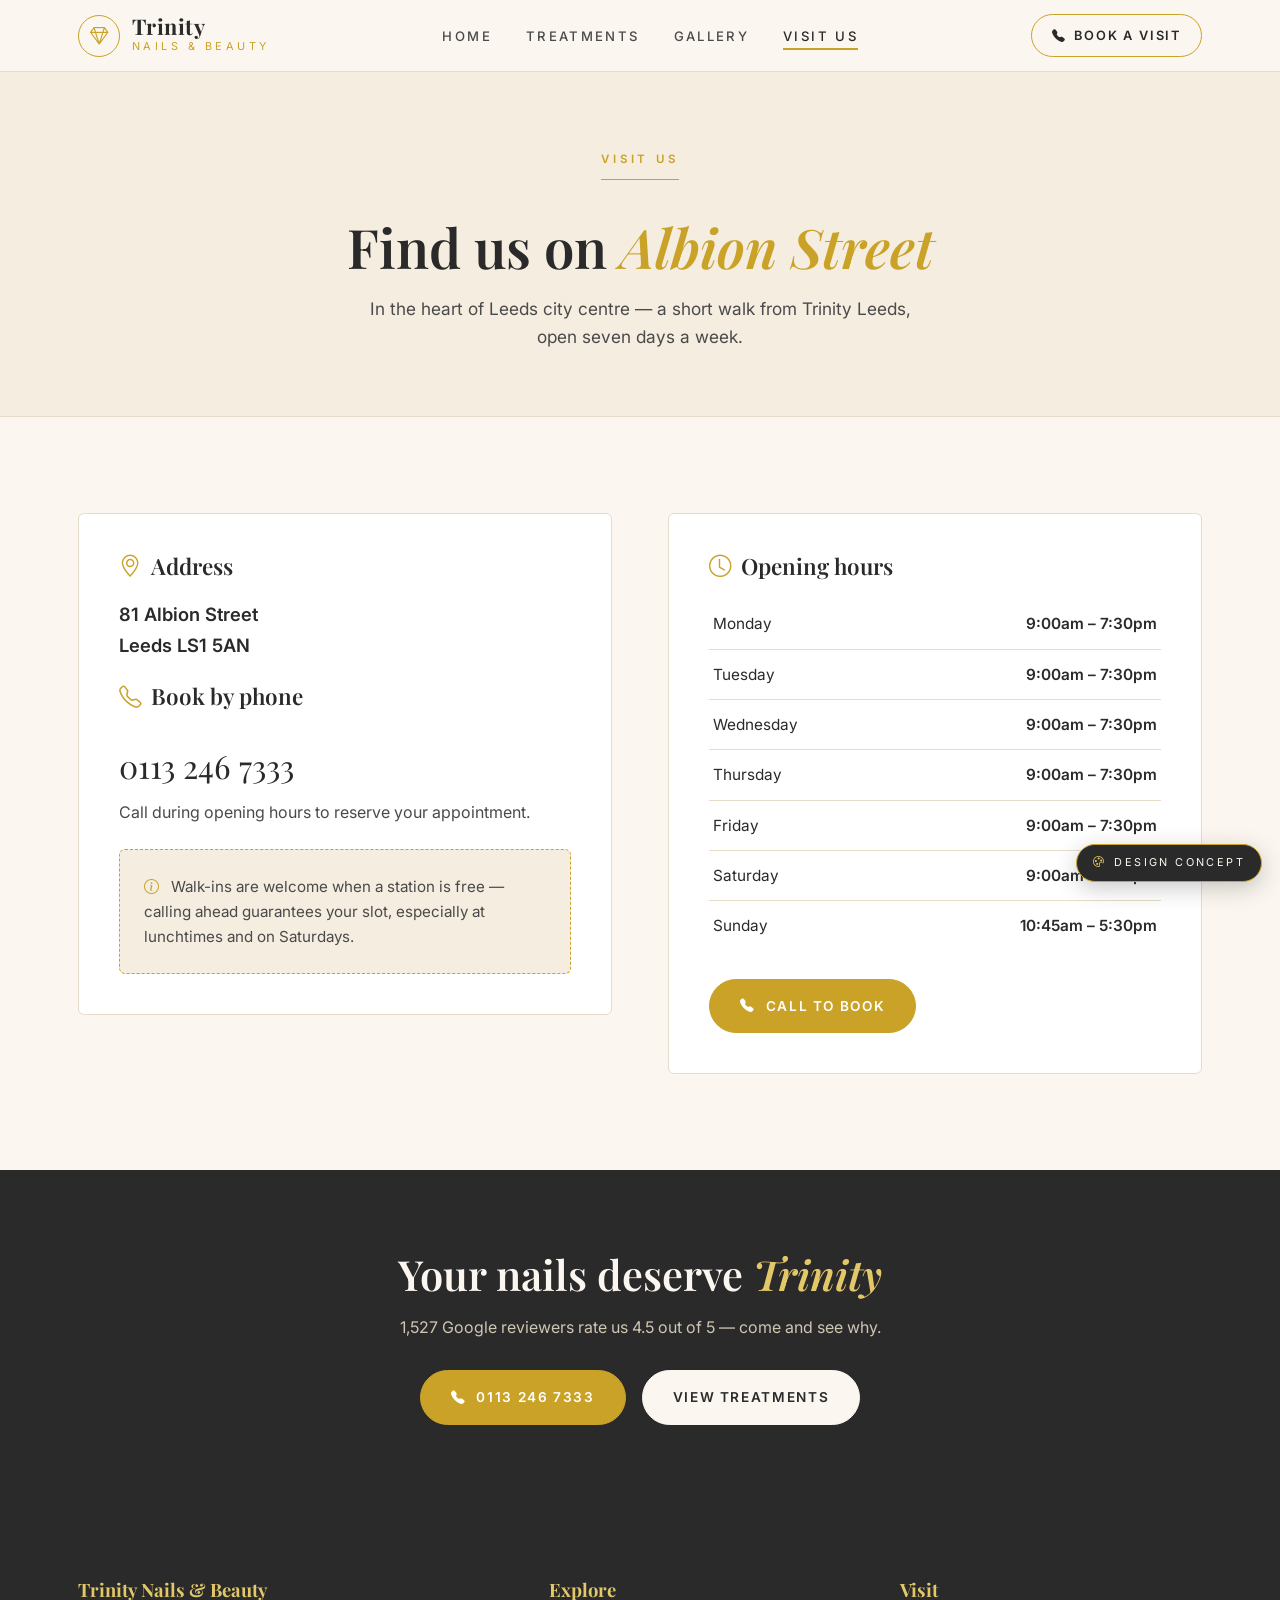
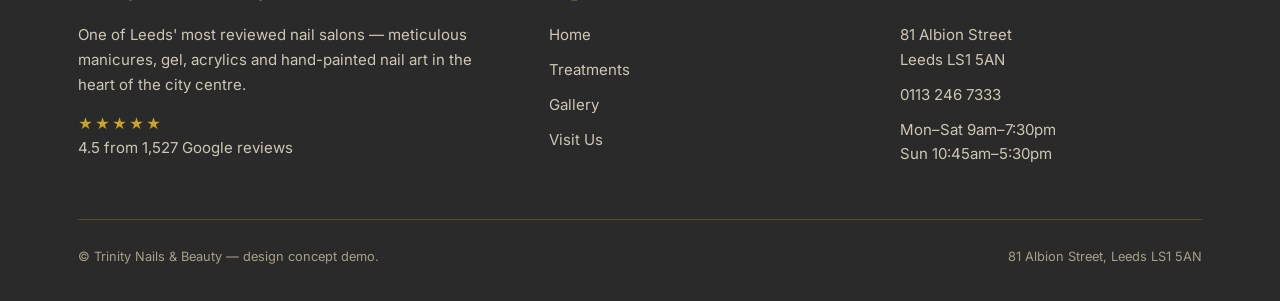
==== contact.html @ 9b4c42ee "Demo website concept for Trinity Nails & Beauty (Leeds, UK)" ====
<!DOCTYPE html>
<html lang="en-GB">
<head>
  <meta charset="UTF-8">
  <meta name="viewport" content="width=device-width, initial-scale=1.0">
  <title>Visit Us — Trinity Nails &amp; Beauty, Leeds</title>
  <meta name="description" content="Visit Trinity Nails & Beauty at 81 Albion Street, Leeds LS1 5AN. Open Mon–Sat 9am–7:30pm, Sun 10:45am–5:30pm. Call 0113 246 7333 to book.">
  <link rel="stylesheet" href="styles.css">
  <link rel="stylesheet" href="https://cdn.jsdelivr.net/npm/bootstrap-icons@1.11.3/font/bootstrap-icons.min.css">
  <link rel="preconnect" href="https://fonts.googleapis.com">
  <link rel="preconnect" href="https://fonts.gstatic.com" crossorigin>
  <link href="https://fonts.googleapis.com/css2?family=Playfair+Display:ital,wght@0,500;0,600;0,700;1,500;1,600&family=Inter:wght@400;500;600;700&display=swap" rel="stylesheet">
  <script src="menu.js" defer></script>
</head>
<body>

<header class="site-header">
  <div class="wrap nav-bar">
    <a class="brand" href="index.html" aria-label="Trinity Nails and Beauty home">
      <span class="brand-mark"><i class="bi bi-gem" aria-hidden="true"></i></span>
      <span><span class="brand-name">Trinity</span><span class="brand-sub">Nails &amp; Beauty</span></span>
    </a>
    <nav aria-label="Main navigation">
      <ul class="nav-links">
        <li><a href="index.html">Home</a></li>
        <li><a href="services.html">Treatments</a></li>
        <li><a href="gallery.html">Gallery</a></li>
        <li><a href="contact.html" class="active" aria-current="page">Visit Us</a></li>
      </ul>
    </nav>
    <button class="nav-toggle" aria-label="Open menu" aria-expanded="false"><i class="bi bi-list" aria-hidden="true"></i></button>
    <a class="nav-book" href="tel:+441132467333"><i class="bi bi-telephone-fill" aria-hidden="true"></i><span>Book a visit</span></a>
  </div>
</header>

<div class="concept-badge"><i class="bi bi-palette" aria-hidden="true"></i> Design concept</div>

<main>
  <section class="page-hero">
    <div class="wrap">
      <span class="kicker">Visit us</span>
      <h1>Find us on <em>Albion Street</em></h1>
      <p>In the heart of Leeds city centre — a short walk from Trinity Leeds, open seven days a week.</p>
    </div>
  </section>

  <section class="section">
    <div class="wrap contact-grid">
      <div class="contact-card">
        <h3><i class="bi bi-geo-alt" aria-hidden="true" style="color:var(--gold); margin-right:10px"></i>Address</h3>
        <p style="font-size:1.15rem; font-weight:600; margin-bottom:24px">81 Albion Street<br>Leeds LS1 5AN</p>

        <h3><i class="bi bi-telephone" aria-hidden="true" style="color:var(--gold); margin-right:10px"></i>Book by phone</h3>
        <a class="big-phone" href="tel:+441132467333">0113 246 7333</a>
        <p style="color:var(--charcoal-soft); margin-bottom:24px">Call during opening hours to reserve your appointment.</p>

        <div class="map-note">
          <i class="bi bi-info-circle" aria-hidden="true" style="color:var(--gold); margin-right:8px"></i>
          Walk-ins are welcome when a station is free — calling ahead guarantees your slot, especially at lunchtimes and on Saturdays.
        </div>
      </div>

      <div class="contact-card">
        <h3><i class="bi bi-clock" aria-hidden="true" style="color:var(--gold); margin-right:10px"></i>Opening hours</h3>
        <table class="hours-table">
          <tr><td>Monday</td><td>9:00am – 7:30pm</td></tr>
          <tr><td>Tuesday</td><td>9:00am – 7:30pm</td></tr>
          <tr><td>Wednesday</td><td>9:00am – 7:30pm</td></tr>
          <tr><td>Thursday</td><td>9:00am – 7:30pm</td></tr>
          <tr><td>Friday</td><td>9:00am – 7:30pm</td></tr>
          <tr><td>Saturday</td><td>9:00am – 7:30pm</td></tr>
          <tr><td>Sunday</td><td>10:45am – 5:30pm</td></tr>
        </table>
        <div style="margin-top:28px">
          <a class="btn btn-gold" href="tel:+441132467333"><i class="bi bi-telephone-fill" aria-hidden="true"></i> Call to book</a>
        </div>
      </div>
    </div>
  </section>

  <section class="cta-banner">
    <div class="wrap">
      <h2>Your nails deserve <em>Trinity</em></h2>
      <p>1,527 Google reviewers rate us 4.5 out of 5 — come and see why.</p>
      <a class="btn btn-gold" href="tel:+441132467333"><i class="bi bi-telephone-fill" aria-hidden="true"></i> 0113 246 7333</a>
      <a class="btn btn-light" href="services.html">View treatments</a>
    </div>
  </section>
</main>

<footer class="site-footer">
  <div class="wrap">
    <div class="foot-grid">
      <div>
        <h4>Trinity Nails &amp; Beauty</h4>
        <p>One of Leeds' most reviewed nail salons — meticulous manicures, gel, acrylics and hand-painted nail art in the heart of the city centre.</p>
        <p style="margin-top:14px"><span class="stars" aria-hidden="true">★★★★★</span><br>4.5 from 1,527 Google reviews</p>
      </div>
      <div>
        <h4>Explore</h4>
        <ul>
          <li><a href="index.html">Home</a></li>
          <li><a href="services.html">Treatments</a></li>
          <li><a href="gallery.html">Gallery</a></li>
          <li><a href="contact.html">Visit Us</a></li>
        </ul>
      </div>
      <div>
        <h4>Visit</h4>
        <ul>
          <li>81 Albion Street<br>Leeds LS1 5AN</li>
          <li><a href="tel:+441132467333">0113 246 7333</a></li>
          <li>Mon&ndash;Sat 9am&ndash;7:30pm<br>Sun 10:45am&ndash;5:30pm</li>
        </ul>
      </div>
    </div>
    <div class="foot-bottom">
      <span>&copy; Trinity Nails &amp; Beauty — design concept demo.</span>
      <span>81 Albion Street, Leeds LS1 5AN</span>
    </div>
  </div>
</footer>

</body>
</html>
---- styles.css ----
/* Trinity Nails & Beauty — editorial luxe stylesheet */
:root {
  --ivory: #FBF7F0;
  --ivory-deep: #F4EDE0;
  --charcoal: #2A2A2A;
  --charcoal-soft: #4a4a4a;
  --gold: #C9A227;
  --gold-soft: #e3c86a;
  --line: #e6dcc8;
  --serif: 'Playfair Display', Georgia, serif;
  --sans: 'Inter', -apple-system, 'Segoe UI', sans-serif;
}

* { margin: 0; padding: 0; box-sizing: border-box; }
html { scroll-behavior: smooth; }
body {
  font-family: var(--sans);
  background: var(--ivory);
  color: var(--charcoal);
  line-height: 1.65;
  -webkit-font-smoothing: antialiased;
}
img { max-width: 100%; display: block; }
.wrap { max-width: 1180px; margin: 0 auto; padding: 0 28px; }
h1, h2, h3 { font-family: var(--serif); font-weight: 600; line-height: 1.15; color: var(--charcoal); }
em { font-style: italic; }
a { color: inherit; }

/* ---------- header ---------- */
.site-header {
  position: sticky; top: 0; z-index: 900;
  background: var(--ivory);
  border-bottom: 1px solid var(--line);
}
.nav-bar {
  display: flex; align-items: center; justify-content: space-between;
  padding-top: 14px; padding-bottom: 14px; gap: 16px;
}
.brand { text-decoration: none; display: flex; align-items: center; gap: 12px; }
.brand-mark {
  width: 42px; height: 42px; border: 1px solid var(--gold); border-radius: 50%;
  display: grid; place-items: center; color: var(--gold); font-size: 1.15rem;
}
.brand-name { font-family: var(--serif); font-size: 1.35rem; font-weight: 700; letter-spacing: 0.02em; display: block; line-height: 1.1; }
.brand-sub { font-size: 0.68rem; letter-spacing: 0.32em; text-transform: uppercase; color: var(--gold); display: block; }
.nav-links { display: flex; gap: 34px; list-style: none; }
.nav-links a {
  text-decoration: none; font-size: 0.82rem; letter-spacing: 0.18em; text-transform: uppercase;
  font-weight: 500; color: var(--charcoal-soft); padding: 6px 0; position: relative;
}
.nav-links a.active, .nav-links a:hover { color: var(--charcoal); }
.nav-links a.active::after {
  content: ""; position: absolute; left: 0; right: 0; bottom: 0;
  height: 2px; background: var(--gold);
}
.nav-toggle { display: none; background: none; border: none; font-size: 1.7rem; color: var(--charcoal); cursor: pointer; padding: 6px; }
.nav-close { display: none; }
.nav-book {
  text-decoration: none; font-size: 0.8rem; letter-spacing: 0.14em; text-transform: uppercase; font-weight: 600;
  border: 1px solid var(--gold); color: var(--charcoal); padding: 10px 20px; border-radius: 999px;
  display: inline-flex; align-items: center; gap: 8px; transition: all 0.2s;
}
.nav-book:hover { background: var(--gold); color: #fff; }

/* ---------- concept badge ---------- */
.concept-badge {
  position: fixed; right: 18px; bottom: 18px; z-index: 800;
  background: var(--charcoal); color: var(--ivory);
  font-size: 0.68rem; letter-spacing: 0.22em; text-transform: uppercase;
  padding: 9px 16px; border-radius: 999px; border: 1px solid var(--gold);
  box-shadow: 0 6px 22px rgba(42,42,42,0.25);
  display: inline-flex; align-items: center; gap: 8px;
}
.concept-badge i { color: var(--gold-soft); }

/* ---------- hero ---------- */
.hero { padding: 74px 0 84px; position: relative; overflow: hidden; }
.hero-grid { display: grid; grid-template-columns: 1.05fr 0.95fr; gap: 64px; align-items: center; }
.kicker {
  display: inline-block; font-size: 0.72rem; letter-spacing: 0.34em; text-transform: uppercase;
  color: var(--gold); font-weight: 600; margin-bottom: 22px;
  border-bottom: 1px solid var(--gold); padding-bottom: 10px;
}
.hero h1 { font-size: clamp(2.6rem, 5.4vw, 4.2rem); font-weight: 700; margin-bottom: 24px; }
.hero h1 em { color: var(--gold); }
.lead { font-size: 1.12rem; color: var(--charcoal-soft); max-width: 34rem; margin-bottom: 32px; }
.hero-cta { display: flex; gap: 16px; flex-wrap: wrap; margin-bottom: 36px; }
.btn {
  display: inline-flex; align-items: center; gap: 10px;
  font-size: 0.85rem; letter-spacing: 0.12em; text-transform: uppercase; font-weight: 600;
  text-decoration: none; padding: 15px 30px; border-radius: 999px; transition: all 0.2s; cursor: pointer;
}
.btn-gold { background: var(--gold); color: #fff; border: 1px solid var(--gold); }
.btn-gold:hover { background: #a8861e; border-color: #a8861e; }
.btn-outline { border: 1px solid var(--charcoal); color: var(--charcoal); background: transparent; }
.btn-outline:hover { background: var(--charcoal); color: var(--ivory); }
.btn-light { background: var(--ivory); color: var(--charcoal); border: 1px solid var(--ivory); }
.btn-light:hover { background: var(--gold-soft); border-color: var(--gold-soft); }
.hero-facts { display: flex; gap: 40px; flex-wrap: wrap; }
.fact { border-left: 2px solid var(--gold); padding-left: 16px; }
.fact strong { font-family: var(--serif); font-size: 1.6rem; display: block; line-height: 1.1; }
.fact span { font-size: 0.78rem; letter-spacing: 0.08em; text-transform: uppercase; color: var(--charcoal-soft); }
.stars { color: var(--gold); font-size: 0.9rem; letter-spacing: 2px; }
.hero-visual { position: relative; }
.arch-frame {
  border-radius: 999px 999px 14px 14px; overflow: hidden;
  border: 1px solid var(--line); box-shadow: 0 30px 60px rgba(42,42,42,0.12);
}
.arch-frame img { width: 100%; height: 560px; object-fit: cover; }
.hero-stamp {
  position: absolute; left: -34px; bottom: 44px;
  background: var(--charcoal); color: var(--ivory); border: 1px solid var(--gold);
  padding: 18px 22px; border-radius: 4px; box-shadow: 0 16px 40px rgba(42,42,42,0.25);
}
.hero-stamp strong { font-family: var(--serif); font-size: 1.9rem; display: block; color: var(--gold-soft); line-height: 1; }
.hero-stamp span { font-size: 0.72rem; letter-spacing: 0.2em; text-transform: uppercase; }

/* ---------- proof band ---------- */
.proof-band { background: var(--charcoal); color: var(--ivory); padding: 64px 0; }
.proof-grid { display: grid; grid-template-columns: repeat(4, 1fr); gap: 32px; text-align: center; }
.proof-item { border-left: 1px solid rgba(201,162,39,0.4); padding: 6px 18px; }
.proof-item:first-child { border-left: none; }
.proof-item strong { font-family: var(--serif); font-size: 2.4rem; color: var(--gold-soft); display: block; line-height: 1.1; }
.proof-item span { font-size: 0.76rem; letter-spacing: 0.18em; text-transform: uppercase; color: #cfc6b4; }

/* ---------- sections ---------- */
.section { padding: 96px 0; }
.section-head { max-width: 640px; margin-bottom: 56px; }
.section-head.center { text-align: center; margin-left: auto; margin-right: auto; }
.section-head h2 { font-size: clamp(2rem, 4vw, 2.9rem); margin-bottom: 14px; }
.section-head h2 em { color: var(--gold); }
.section-head p { color: var(--charcoal-soft); font-size: 1.05rem; }
.rule { width: 56px; height: 3px; background: var(--gold); margin-bottom: 22px; }
.section-head.center .rule { margin-left: auto; margin-right: auto; }

/* services editorial cards */
.svc-grid { display: grid; grid-template-columns: repeat(4, 1fr); gap: 28px; }
.svc-card { background: #fff; border: 1px solid var(--line); border-radius: 6px; overflow: hidden; transition: transform 0.25s, box-shadow 0.25s; }
.svc-card:hover { transform: translateY(-6px); box-shadow: 0 24px 48px rgba(42,42,42,0.1); }
.svc-photo { height: 200px; overflow: hidden; }
.svc-photo img { width: 100%; height: 100%; object-fit: cover; transition: transform 0.5s; }
.svc-card:hover .svc-photo img { transform: scale(1.05); }
.svc-body { padding: 26px 24px 30px; }
.svc-num { font-family: var(--serif); font-style: italic; color: var(--gold); font-size: 1rem; }
.svc-body h3 { font-size: 1.35rem; margin: 8px 0 12px; }
.svc-body p { font-size: 0.95rem; color: var(--charcoal-soft); margin-bottom: 16px; }
.svc-link { font-size: 0.8rem; letter-spacing: 0.16em; text-transform: uppercase; font-weight: 600; color: var(--gold); text-decoration: none; display: inline-flex; align-items: center; gap: 8px; }

/* gallery strip */
.gallery-strip { display: grid; grid-template-columns: 1.4fr 1fr 1fr; gap: 24px; }
.g-item { border-radius: 6px; overflow: hidden; border: 1px solid var(--line); position: relative; min-height: 280px; }
.g-item img { width: 100%; height: 100%; object-fit: cover; position: absolute; inset: 0; }
.g-item.tall { min-height: 340px; }

/* booking band */
.book-band { background: var(--ivory-deep); border-top: 1px solid var(--line); border-bottom: 1px solid var(--line); }
.book-grid { display: grid; grid-template-columns: 1fr 1fr; gap: 64px; align-items: start; }
.info-rows { margin: 32px 0; display: grid; gap: 20px; }
.info-row { display: flex; gap: 16px; align-items: flex-start; }
.info-row .icon-tile {
  width: 44px; height: 44px; flex: 0 0 44px; border: 1px solid var(--gold); border-radius: 50%;
  display: grid; place-items: center; color: var(--gold); font-size: 1.1rem;
}
.info-row strong { display: block; font-size: 0.75rem; letter-spacing: 0.2em; text-transform: uppercase; color: var(--gold); margin-bottom: 4px; }
.info-row p { font-size: 1rem; }
.book-visual { border-radius: 6px; overflow: hidden; border: 1px solid var(--line); box-shadow: 0 24px 50px rgba(42,42,42,0.1); }
.book-visual img { height: 480px; width: 100%; object-fit: cover; }

/* FAQ */
.faq-list { max-width: 780px; margin: 0 auto; display: grid; gap: 14px; }
.faq-item { background: #fff; border: 1px solid var(--line); border-radius: 6px; overflow: hidden; }
.faq-q {
  width: 100%; background: none; border: none; cursor: pointer; text-align: left;
  display: flex; justify-content: space-between; align-items: center; gap: 16px;
  padding: 20px 24px; font-family: var(--serif); font-size: 1.1rem; color: var(--charcoal);
}
.faq-q i { color: var(--gold); font-size: 1.2rem; transition: transform 0.2s; flex: 0 0 auto; }
.faq-item.open .faq-q i { transform: rotate(45deg); }
.faq-a { max-height: 0; overflow: hidden; transition: max-height 0.3s ease; }
.faq-a p { padding: 0 24px 22px; color: var(--charcoal-soft); font-size: 0.98rem; }

/* ---------- footer ---------- */
.site-footer { background: var(--charcoal); color: var(--ivory); padding: 70px 0 34px; }
.foot-grid { display: grid; grid-template-columns: 1.4fr 1fr 1fr; gap: 48px; margin-bottom: 52px; }
.foot-grid h4 { font-family: var(--serif); font-size: 1.15rem; margin-bottom: 18px; color: var(--gold-soft); }
.foot-grid p, .foot-grid li { font-size: 0.94rem; color: #cfc6b4; }
.foot-grid ul { list-style: none; display: grid; gap: 10px; }
.foot-grid a { text-decoration: none; }
.foot-grid a:hover { color: var(--gold-soft); }
.foot-bottom { border-top: 1px solid rgba(201,162,39,0.3); padding-top: 26px; display: flex; justify-content: space-between; gap: 16px; flex-wrap: wrap; font-size: 0.8rem; color: #a99f88; }

/* ---------- inner pages ---------- */
.page-hero { background: var(--ivory-deep); border-bottom: 1px solid var(--line); padding: 72px 0 64px; text-align: center; }
.page-hero h1 { font-size: clamp(2.2rem, 4.6vw, 3.4rem); margin: 14px 0 16px; }
.page-hero h1 em { color: var(--gold); }
.page-hero p { color: var(--charcoal-soft); max-width: 560px; margin: 0 auto; font-size: 1.08rem; }

/* services page rows */
.svc-row { display: grid; grid-template-columns: 1fr 1fr; gap: 60px; align-items: center; padding: 48px 0; border-bottom: 1px solid var(--line); }
.svc-row:last-child { border-bottom: none; }
.svc-row.flip .svc-row-photo { order: 2; }
.svc-row-photo img { border-radius: 6px; height: 380px; width: 100%; object-fit: cover; border: 1px solid var(--line); }
.svc-row-copy .svc-num { font-size: 1.1rem; }
.svc-row-copy h2 { font-size: 2rem; margin: 10px 0 16px; }
.svc-row-copy p { color: var(--charcoal-soft); margin-bottom: 14px; }
.treat-list { list-style: none; margin: 20px 0 26px; display: grid; gap: 10px; }
.treat-list li { display: flex; gap: 12px; align-items: baseline; font-size: 0.98rem; }
.treat-list i { color: var(--gold); }

/* gallery grid */
.gal-grid { display: grid; grid-template-columns: repeat(3, 1fr); gap: 24px; }
.gal-card { border-radius: 6px; overflow: hidden; border: 1px solid var(--line); background: #fff; }
.gal-card img { height: 300px; width: 100%; object-fit: cover; transition: transform 0.5s; }
.gal-card:hover img { transform: scale(1.04); }
.gal-card figcaption { padding: 16px 20px; font-size: 0.9rem; color: var(--charcoal-soft); font-style: italic; font-family: var(--serif); }

/* contact */
.contact-grid { display: grid; grid-template-columns: 1fr 1fr; gap: 56px; align-items: start; }
.contact-card { background: #fff; border: 1px solid var(--line); border-radius: 6px; padding: 40px; }
.contact-card h3 { font-size: 1.4rem; margin-bottom: 20px; }
.hours-table { width: 100%; border-collapse: collapse; font-size: 0.96rem; }
.hours-table tr { border-bottom: 1px solid var(--line); }
.hours-table tr:last-child { border-bottom: none; }
.hours-table td { padding: 12px 4px; }
.hours-table td:last-child { text-align: right; font-weight: 600; }
.big-phone { font-family: var(--serif); font-size: 2rem; color: var(--charcoal); text-decoration: none; display: inline-block; margin: 10px 0 6px; }
.big-phone:hover { color: var(--gold); }
.map-note { background: var(--ivory-deep); border: 1px dashed var(--gold); border-radius: 6px; padding: 24px; margin-top: 24px; font-size: 0.95rem; color: var(--charcoal-soft); }

/* CTA banner */
.cta-banner { background: var(--charcoal); color: var(--ivory); text-align: center; padding: 80px 0; }
.cta-banner h2 { color: var(--ivory); font-size: clamp(1.8rem, 3.6vw, 2.6rem); margin-bottom: 16px; }
.cta-banner h2 em { color: var(--gold-soft); }
.cta-banner p { color: #cfc6b4; margin-bottom: 30px; }
.cta-banner .btn-gold { margin-right: 12px; }

/* ---------- responsive ---------- */
@media (max-width: 900px) {
  .nav-toggle { display: block; }
  .nav-book span { display: none; }
  .nav-links {
    position: fixed; top: 0; right: 0; bottom: 0; width: min(78vw, 340px);
    background: var(--charcoal); flex-direction: column; gap: 0; padding: 88px 36px 40px;
    transform: translateX(105%); transition: transform 0.3s ease;
    z-index: 2000; box-shadow: -20px 0 60px rgba(0,0,0,0.3);
  }
  .nav-links.open { transform: translateX(0); }
  .nav-close { display: block; position: absolute; top: 14px; right: 18px; border-bottom: none !important; list-style: none; }
  .nav-close button { background: none; border: none; color: var(--gold-soft); font-size: 2rem; cursor: pointer; padding: 4px; line-height: 1; }
  .nav-links li { border-bottom: 1px solid rgba(201,162,39,0.25); }
  .nav-links a { color: var(--ivory); display: block; padding: 18px 4px; font-size: 0.9rem; }
  .nav-links a.active { color: var(--gold-soft); }
  .nav-links a.active::after { display: none; }
  .nav-close-hint { display: block; }
  .hero-grid { grid-template-columns: 1fr; gap: 48px; }
  .arch-frame img { height: 420px; }
  .hero-stamp { left: 12px; }
  .proof-grid { grid-template-columns: repeat(2, 1fr); gap: 28px; }
  .proof-item:nth-child(3) { border-left: none; }
  .svc-grid { grid-template-columns: 1fr 1fr; }
  .gallery-strip { grid-template-columns: 1fr 1fr; }
  .g-item.tall { min-height: 280px; }
  .book-grid { grid-template-columns: 1fr; gap: 40px; }
  .book-visual img { height: 340px; }
  .svc-row { grid-template-columns: 1fr; gap: 28px; }
  .svc-row.flip .svc-row-photo { order: 0; }
  .svc-row-photo img { height: 300px; }
  .gal-grid { grid-template-columns: 1fr 1fr; }
  .contact-grid { grid-template-columns: 1fr; }
  .foot-grid { grid-template-columns: 1fr 1fr; }
  .concept-badge { right: 12px; bottom: 12px; }
}
@media (max-width: 560px) {
  .svc-grid { grid-template-columns: 1fr; }
  .gal-grid { grid-template-columns: 1fr; }
  .gallery-strip { grid-template-columns: 1fr; }
  .proof-grid { grid-template-columns: 1fr 1fr; gap: 20px; }
  .foot-grid { grid-template-columns: 1fr; gap: 32px; }
  .hero { padding: 52px 0 60px; }
  .section { padding: 64px 0; }
  .hero-cta .btn { width: 100%; justify-content: center; }
}
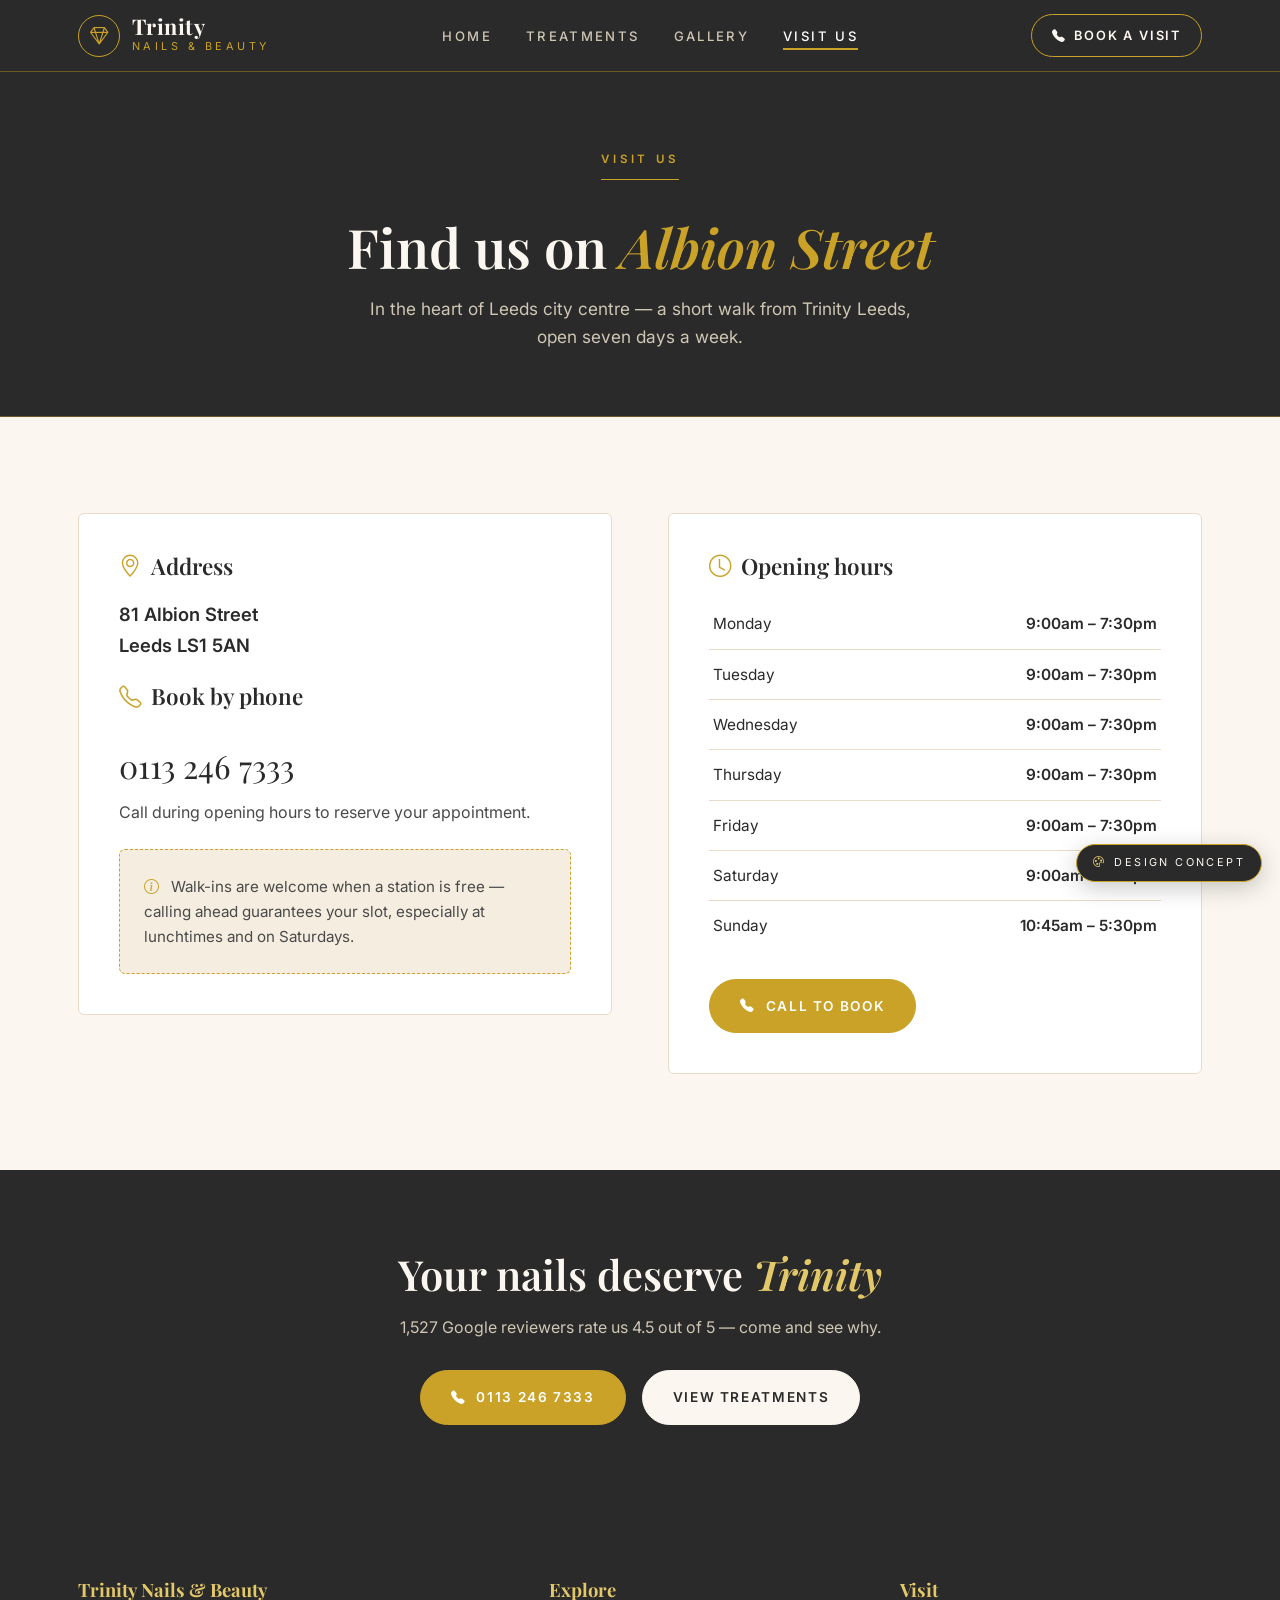
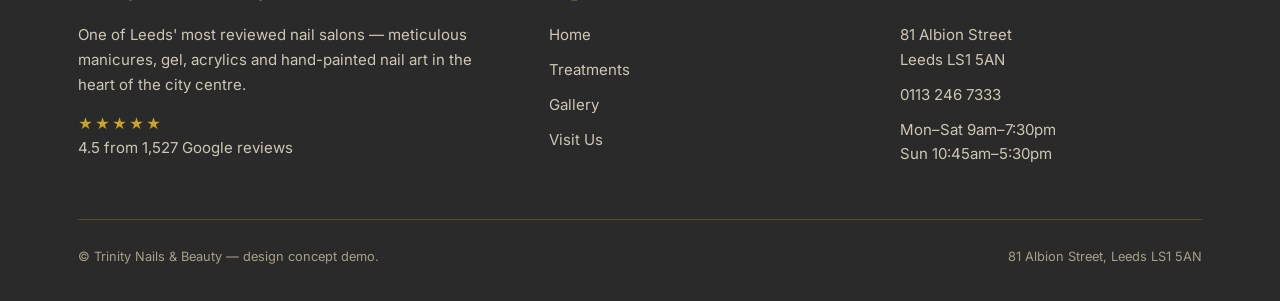
==== commit 568f8dcb: "Demo website concept for Trinity Nails & Beauty (Leeds)" ====
--- a/contact.html
+++ b/contact.html
@@ -6,11 +6,13 @@
   <title>Visit Us — Trinity Nails &amp; Beauty, Leeds</title>
   <meta name="description" content="Visit Trinity Nails & Beauty at 81 Albion Street, Leeds LS1 5AN. Open Mon–Sat 9am–7:30pm, Sun 10:45am–5:30pm. Call 0113 246 7333 to book.">
   <link rel="stylesheet" href="styles.css">
-  <link rel="stylesheet" href="https://cdn.jsdelivr.net/npm/bootstrap-icons@1.11.3/font/bootstrap-icons.min.css">
+  <link rel="stylesheet" href="vendor/bootstrap-icons/bootstrap-icons.min.css">
   <link rel="preconnect" href="https://fonts.googleapis.com">
   <link rel="preconnect" href="https://fonts.gstatic.com" crossorigin>
   <link href="https://fonts.googleapis.com/css2?family=Playfair+Display:ital,wght@0,500;0,600;0,700;1,500;1,600&family=Inter:wght@400;500;600;700&display=swap" rel="stylesheet">
   <script src="menu.js" defer></script>
+<link rel="icon" type="image/png" href="favicon.png">
+<link rel="apple-touch-icon" href="apple-touch-icon.png">
 </head>
 <body>
 
--- a/styles.css
+++ b/styles.css
@@ -29,8 +29,8 @@
 /* ---------- header ---------- */
 .site-header {
   position: sticky; top: 0; z-index: 900;
-  background: var(--ivory);
-  border-bottom: 1px solid var(--line);
+  background: var(--charcoal);
+  border-bottom: 1px solid rgba(201, 162, 39, 0.4);
 }
 .nav-bar {
   display: flex; align-items: center; justify-content: space-between;
@@ -41,23 +41,23 @@
   width: 42px; height: 42px; border: 1px solid var(--gold); border-radius: 50%;
   display: grid; place-items: center; color: var(--gold); font-size: 1.15rem;
 }
-.brand-name { font-family: var(--serif); font-size: 1.35rem; font-weight: 700; letter-spacing: 0.02em; display: block; line-height: 1.1; }
+.brand-name { font-family: var(--serif); font-size: 1.35rem; font-weight: 700; letter-spacing: 0.02em; display: block; line-height: 1.1; color: var(--ivory); }
 .brand-sub { font-size: 0.68rem; letter-spacing: 0.32em; text-transform: uppercase; color: var(--gold); display: block; }
 .nav-links { display: flex; gap: 34px; list-style: none; }
 .nav-links a {
   text-decoration: none; font-size: 0.82rem; letter-spacing: 0.18em; text-transform: uppercase;
-  font-weight: 500; color: var(--charcoal-soft); padding: 6px 0; position: relative;
-}
-.nav-links a.active, .nav-links a:hover { color: var(--charcoal); }
+  font-weight: 500; color: #cfc6b4; padding: 6px 0; position: relative;
+}
+.nav-links a.active, .nav-links a:hover { color: #ffffff; }
 .nav-links a.active::after {
   content: ""; position: absolute; left: 0; right: 0; bottom: 0;
   height: 2px; background: var(--gold);
 }
-.nav-toggle { display: none; background: none; border: none; font-size: 1.7rem; color: var(--charcoal); cursor: pointer; padding: 6px; }
+.nav-toggle { display: none; background: none; border: none; font-size: 1.7rem; color: var(--ivory); cursor: pointer; padding: 6px; }
 .nav-close { display: none; }
 .nav-book {
   text-decoration: none; font-size: 0.8rem; letter-spacing: 0.14em; text-transform: uppercase; font-weight: 600;
-  border: 1px solid var(--gold); color: var(--charcoal); padding: 10px 20px; border-radius: 999px;
+  border: 1px solid var(--gold); color: var(--ivory); padding: 10px 20px; border-radius: 999px;
   display: inline-flex; align-items: center; gap: 8px; transition: all 0.2s;
 }
 .nav-book:hover { background: var(--gold); color: #fff; }
@@ -74,16 +74,16 @@
 .concept-badge i { color: var(--gold-soft); }
 
 /* ---------- hero ---------- */
-.hero { padding: 74px 0 84px; position: relative; overflow: hidden; }
+.hero { padding: 74px 0 84px; position: relative; overflow: hidden; background: var(--charcoal); color: var(--ivory); }
 .hero-grid { display: grid; grid-template-columns: 1.05fr 0.95fr; gap: 64px; align-items: center; }
 .kicker {
   display: inline-block; font-size: 0.72rem; letter-spacing: 0.34em; text-transform: uppercase;
   color: var(--gold); font-weight: 600; margin-bottom: 22px;
   border-bottom: 1px solid var(--gold); padding-bottom: 10px;
 }
-.hero h1 { font-size: clamp(2.6rem, 5.4vw, 4.2rem); font-weight: 700; margin-bottom: 24px; }
+.hero h1 { font-size: clamp(2.6rem, 5.4vw, 4.2rem); font-weight: 700; margin-bottom: 24px; color: var(--ivory); }
 .hero h1 em { color: var(--gold); }
-.lead { font-size: 1.12rem; color: var(--charcoal-soft); max-width: 34rem; margin-bottom: 32px; }
+.lead { font-size: 1.12rem; color: #cfc6b4; max-width: 34rem; margin-bottom: 32px; }
 .hero-cta { display: flex; gap: 16px; flex-wrap: wrap; margin-bottom: 36px; }
 .btn {
   display: inline-flex; align-items: center; gap: 10px;
@@ -94,17 +94,21 @@
 .btn-gold:hover { background: #a8861e; border-color: #a8861e; }
 .btn-outline { border: 1px solid var(--charcoal); color: var(--charcoal); background: transparent; }
 .btn-outline:hover { background: var(--charcoal); color: var(--ivory); }
+.hero .btn-outline { border-color: var(--ivory); color: var(--ivory); }
+.hero .btn-outline:hover { background: var(--ivory); color: var(--charcoal); }
 .btn-light { background: var(--ivory); color: var(--charcoal); border: 1px solid var(--ivory); }
 .btn-light:hover { background: var(--gold-soft); border-color: var(--gold-soft); }
 .hero-facts { display: flex; gap: 40px; flex-wrap: wrap; }
 .fact { border-left: 2px solid var(--gold); padding-left: 16px; }
+.hero .fact strong { color: var(--ivory); }
+.hero .fact span { color: #a99f88; }
 .fact strong { font-family: var(--serif); font-size: 1.6rem; display: block; line-height: 1.1; }
 .fact span { font-size: 0.78rem; letter-spacing: 0.08em; text-transform: uppercase; color: var(--charcoal-soft); }
 .stars { color: var(--gold); font-size: 0.9rem; letter-spacing: 2px; }
 .hero-visual { position: relative; }
 .arch-frame {
   border-radius: 999px 999px 14px 14px; overflow: hidden;
-  border: 1px solid var(--line); box-shadow: 0 30px 60px rgba(42,42,42,0.12);
+  border: 1px solid var(--gold); box-shadow: 0 30px 60px rgba(0,0,0,0.45);
 }
 .arch-frame img { width: 100%; height: 560px; object-fit: cover; }
 .hero-stamp {
@@ -154,6 +158,7 @@
 
 /* booking band */
 .book-band { background: var(--ivory-deep); border-top: 1px solid var(--line); border-bottom: 1px solid var(--line); }
+.book-band .lead { color: var(--charcoal-soft); }
 .book-grid { display: grid; grid-template-columns: 1fr 1fr; gap: 64px; align-items: start; }
 .info-rows { margin: 32px 0; display: grid; gap: 20px; }
 .info-row { display: flex; gap: 16px; align-items: flex-start; }
@@ -190,10 +195,10 @@
 .foot-bottom { border-top: 1px solid rgba(201,162,39,0.3); padding-top: 26px; display: flex; justify-content: space-between; gap: 16px; flex-wrap: wrap; font-size: 0.8rem; color: #a99f88; }
 
 /* ---------- inner pages ---------- */
-.page-hero { background: var(--ivory-deep); border-bottom: 1px solid var(--line); padding: 72px 0 64px; text-align: center; }
-.page-hero h1 { font-size: clamp(2.2rem, 4.6vw, 3.4rem); margin: 14px 0 16px; }
+.page-hero { background: var(--charcoal); border-bottom: 1px solid rgba(201,162,39,0.4); padding: 72px 0 64px; text-align: center; }
+.page-hero h1 { font-size: clamp(2.2rem, 4.6vw, 3.4rem); margin: 14px 0 16px; color: var(--ivory); }
 .page-hero h1 em { color: var(--gold); }
-.page-hero p { color: var(--charcoal-soft); max-width: 560px; margin: 0 auto; font-size: 1.08rem; }
+.page-hero p { color: #cfc6b4; max-width: 560px; margin: 0 auto; font-size: 1.08rem; }
 
 /* services page rows */
 .svc-row { display: grid; grid-template-columns: 1fr 1fr; gap: 60px; align-items: center; padding: 48px 0; border-bottom: 1px solid var(--line); }
